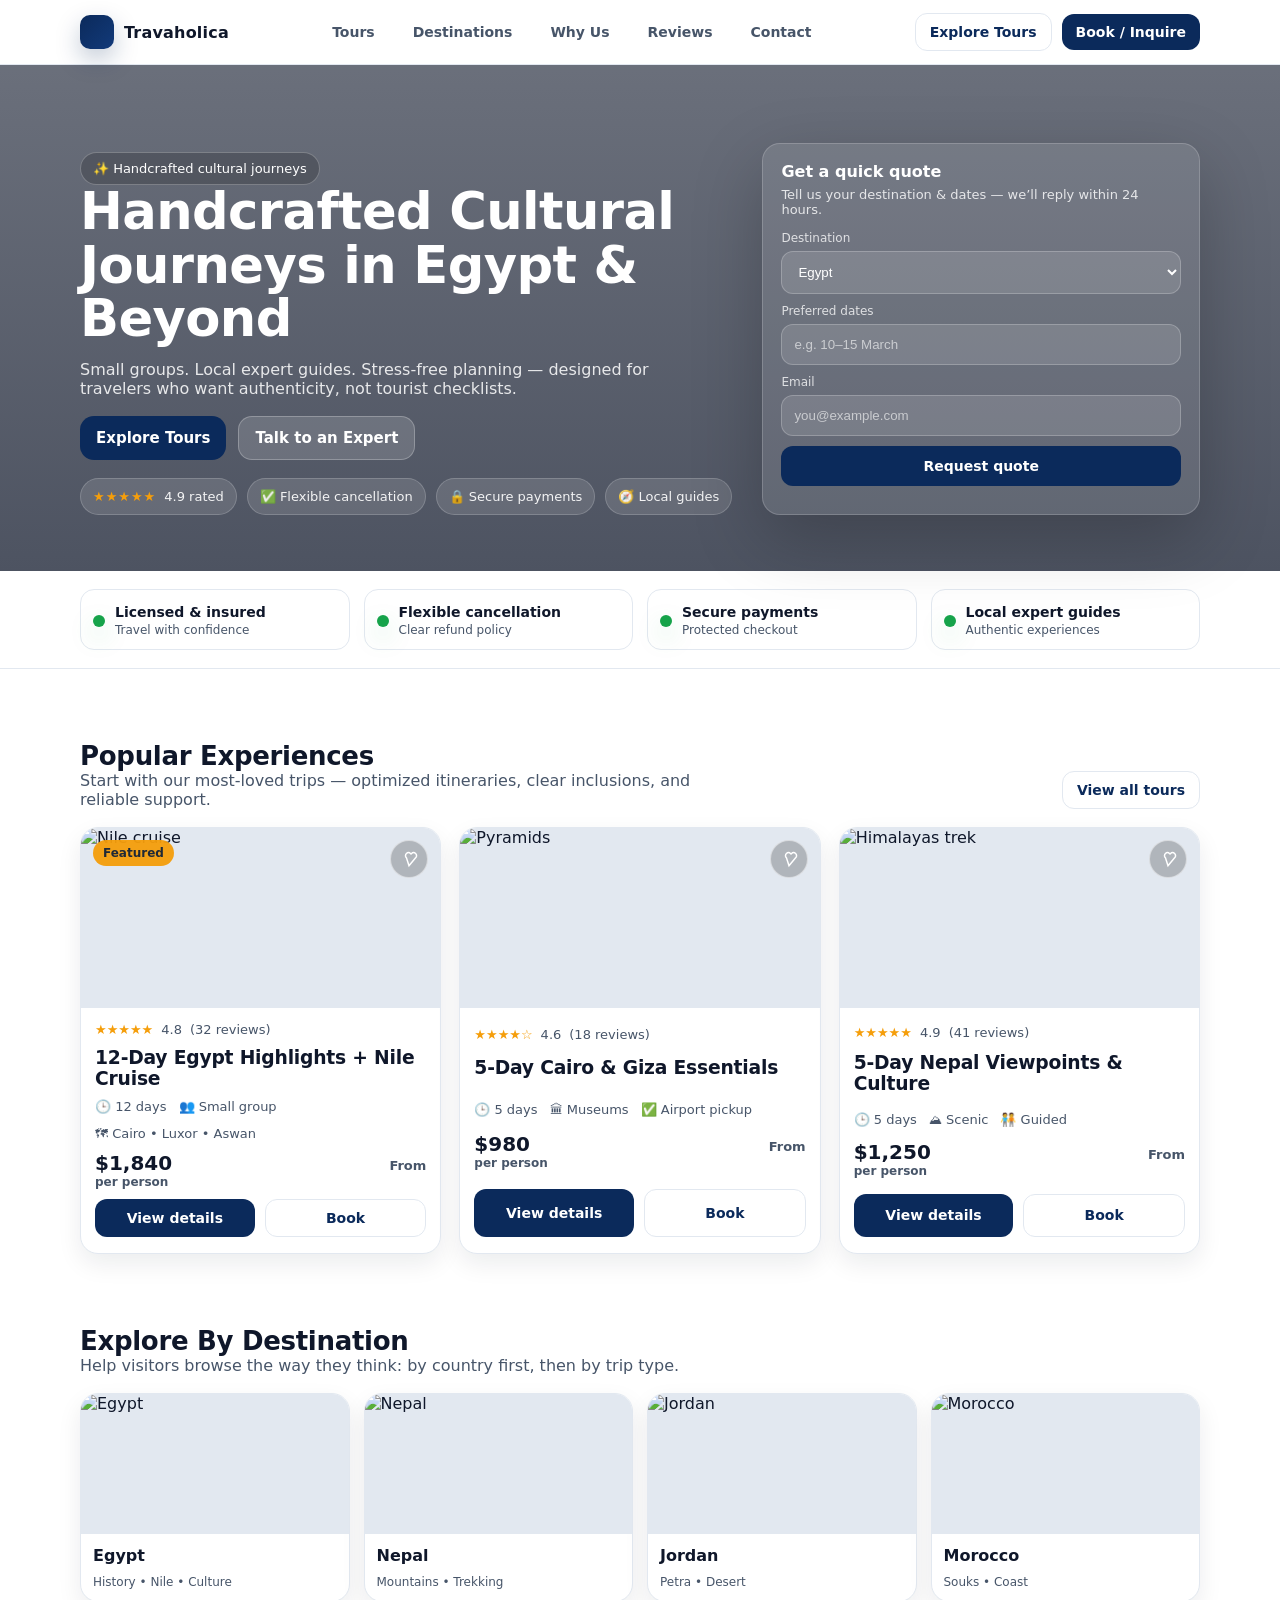
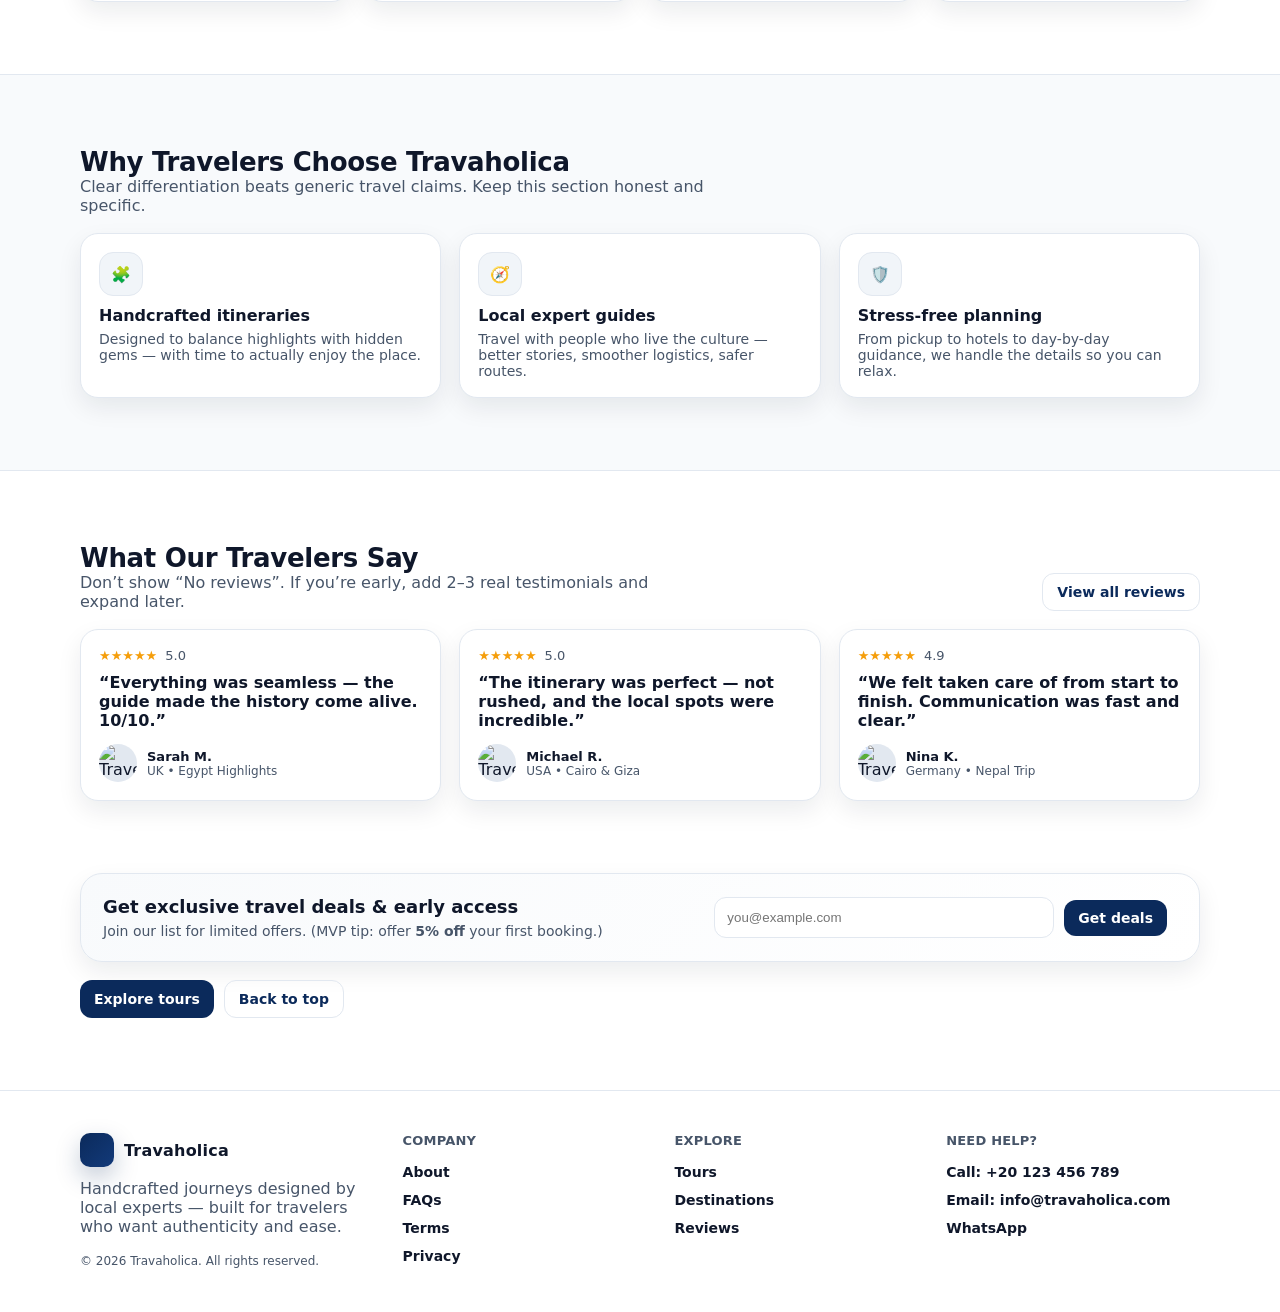
==== index.html @ 3dace243 "Initial commit: Travaholica MVP homepage Co-Authored-By: Claude Sonnet 4.6 <noreply@anthropic.com>" ====
<!doctype html>
<html lang="en">
<head>
  <meta charset="utf-8" />
  <meta name="viewport" content="width=device-width, initial-scale=1" />
  <title>Travaholica — MVP Homepage Demo</title>
  <meta name="description" content="Handcrafted cultural journeys in Egypt & beyond. Small groups. Local experts. Stress-free planning." />

  <style>
    :root{
      --bg: #ffffff;
      --text: #0f172a;      /* slate-900 */
      --muted: #475569;     /* slate-600 */
      --line: #e2e8f0;      /* slate-200 */
      --card: #ffffff;
      --shadow: 0 10px 25px rgba(15,23,42,.08);
      --radius: 18px;

      --primary: #0b2a5b;   /* deep navy */
      --primary-2:#123a7a;
      --accent: #f59e0b;    /* amber */
      --success:#16a34a;    /* green */
    }

    *{ box-sizing: border-box; }
    html,body{ margin:0; padding:0; font-family: system-ui, -apple-system, Segoe UI, Roboto, Arial, sans-serif; color:var(--text); background:var(--bg);}
    a{ color:inherit; text-decoration:none; }
    img{ max-width:100%; display:block; }
    button{ font-family: inherit; }

    /* Layout helpers */
    .container{ width: min(1120px, 92vw); margin: 0 auto; }
    .section{ padding: 72px 0; }
    .grid{ display:grid; gap: 18px; }
    .muted{ color: var(--muted); }
    .chip{ display:inline-flex; align-items:center; gap:8px; padding: 8px 12px; border:1px solid rgba(255,255,255,.25); background: rgba(0,0,0,.18); color:#fff; border-radius: 999px; font-size: 13px; }
    .sr{ position:absolute; width:1px; height:1px; padding:0; margin:-1px; overflow:hidden; clip:rect(0,0,0,0); white-space:nowrap; border-width:0; }

    /* Header */
    .header{
      position: sticky; top:0; z-index: 50;
      background: rgba(255,255,255,.86);
      backdrop-filter: blur(10px);
      border-bottom: 1px solid var(--line);
    }
    .nav{
      display:flex; align-items:center; justify-content:space-between;
      height: 64px;
    }
    .brand{ display:flex; align-items:center; gap:10px; font-weight:800; letter-spacing:.2px; }
    .logo{
      width: 34px; height:34px; border-radius: 10px;
      background: linear-gradient(135deg, var(--primary), var(--primary-2));
      box-shadow: 0 10px 25px rgba(11,42,91,.25);
    }
    .links{ display:flex; gap: 18px; align-items:center; }
    .links a{ font-size: 14px; color: var(--muted); font-weight: 600; padding: 8px 10px; border-radius: 10px; }
    .links a:hover{ background:#f1f5f9; color: var(--text); }

    .cta{
      display:flex; align-items:center; gap: 10px;
    }
    .btn{
      border: 0; cursor:pointer;
      border-radius: 12px;
      padding: 10px 14px;
      font-weight: 700;
      font-size: 14px;
      transition: transform .08s ease, background .2s ease;
      display:inline-flex; align-items:center; justify-content:center; gap:10px;
      white-space:nowrap;
    }
    .btn:active{ transform: translateY(1px); }
    .btn-primary{ background: var(--primary); color:#fff; }
    .btn-primary:hover{ background: var(--primary-2); }
    .btn-ghost{ background: transparent; color: var(--primary); border: 1px solid var(--line); }
    .btn-ghost:hover{ background:#f8fafc; }
    .burger{
      display:none; border:1px solid var(--line); background:#fff;
      padding:10px 12px; border-radius: 12px; cursor:pointer;
    }

    /* Mobile nav */
    .mobile-panel{ display:none; border-top:1px solid var(--line); background:#fff; }
    .mobile-panel .container{ padding: 14px 0; }
    .mobile-links{ display:grid; gap: 10px; }
    .mobile-links a{ padding: 12px 12px; border:1px solid var(--line); border-radius: 12px; font-weight: 700; color: var(--text); }
    .mobile-links a small{ display:block; font-weight: 600; color: var(--muted); margin-top: 3px; }

    /* Hero */
    .hero{
      position: relative;
      padding: 78px 0 56px;
      background:
        linear-gradient(180deg, rgba(15,23,42,.62), rgba(15,23,42,.74)),
        url("https://images.unsplash.com/photo-1526772662000-3f88f10405ff?auto=format&fit=crop&w=2400&q=80")
        center/cover no-repeat;
      color:#fff;
    }
    .hero .container{ position:relative; }
    .hero-grid{
      display:grid;
      grid-template-columns: 1.2fr .8fr;
      gap: 26px;
      align-items: end;
    }
    .hero h1{ margin:0; font-size: clamp(30px, 4vw, 52px); line-height:1.05; letter-spacing:-.6px; }
    .hero p{ margin: 14px 0 0; font-size: 16px; color: rgba(255,255,255,.86); max-width: 58ch;}
    .hero-actions{ margin-top: 18px; display:flex; gap: 12px; flex-wrap: wrap; }
    .hero-actions .btn{ padding: 12px 16px; border-radius: 14px; font-size: 15px;}
    .btn-secondary{ background: rgba(255,255,255,.14); color:#fff; border: 1px solid rgba(255,255,255,.25); }
    .btn-secondary:hover{ background: rgba(255,255,255,.22); }

    .hero-badges{ margin-top: 18px; display:flex; gap: 10px; flex-wrap: wrap;}
    .stars{ color: var(--accent); font-weight: 900; letter-spacing:1px; }
    .pill{
      display:inline-flex; align-items:center; gap:8px;
      padding: 10px 12px; border-radius: 999px;
      background: rgba(255,255,255,.12);
      border: 1px solid rgba(255,255,255,.18);
      font-size: 13px;
      color: rgba(255,255,255,.92);
    }

    /* Hero card */
    .hero-card{
      background: rgba(255,255,255,.10);
      border:1px solid rgba(255,255,255,.18);
      border-radius: var(--radius);
      padding: 18px;
      box-shadow: 0 24px 70px rgba(0,0,0,.22);
    }
    .hero-card h3{ margin:0 0 6px; font-size: 16px; }
    .hero-card p{ margin:0 0 14px; font-size: 13px; color: rgba(255,255,255,.82); }
    .hero-form{ display:grid; gap: 10px; }
    .field{
      display:grid; gap: 6px;
    }
    .field label{ font-size: 12px; color: rgba(255,255,255,.78); }
    .input{
      width:100%;
      padding: 12px 12px;
      border-radius: 12px;
      border: 1px solid rgba(255,255,255,.22);
      background: rgba(255,255,255,.12);
      color:#fff;
      outline: none;
    }
    .input::placeholder{ color: rgba(255,255,255,.6); }
    .hero-form .btn{ width:100%; padding: 12px 14px; border-radius: 12px;}

    /* Trust bar */
    .trust{
      padding: 18px 0;
      border-bottom: 1px solid var(--line);
      background:#fff;
    }
    .trust-row{
      display:grid;
      grid-template-columns: repeat(4, 1fr);
      gap: 14px;
      align-items:center;
    }
    .trust-item{
      display:flex; align-items:center; gap:10px;
      padding: 12px 12px;
      border: 1px solid var(--line);
      border-radius: 14px;
      background: #fff;
    }
    .dot{
      width: 12px; height:12px; border-radius:999px; background: var(--success);
      box-shadow: 0 10px 25px rgba(22,163,74,.25);
      flex: 0 0 auto;
    }
    .trust-item strong{ font-size: 14px; }
    .trust-item span{ display:block; font-size: 12px; color: var(--muted); margin-top:2px; }

    /* Sections */
    .section-title{
      display:flex; align-items:end; justify-content:space-between;
      gap: 16px;
      margin-bottom: 18px;
    }
    .section-title h2{ margin:0; font-size: 26px; letter-spacing:-.3px; }
    .section-title p{ margin:0; color: var(--muted); max-width: 62ch; }

    /* Tour cards */
    .tour-grid{ grid-template-columns: repeat(3, 1fr); }
    .card{
      background: var(--card);
      border:1px solid var(--line);
      border-radius: var(--radius);
      overflow:hidden;
      box-shadow: var(--shadow);
      display:flex; flex-direction:column;
      min-height: 100%;
    }
    .card-media{
      position:relative;
      height: 180px;
      background: #e2e8f0;
    }
    .card-media img{ width:100%; height:100%; object-fit:cover; }
    .tag{
      position:absolute; top: 12px; left: 12px;
      background: rgba(245,158,11,.95);
      color:#1f2937; font-weight: 900; font-size: 12px;
      padding: 6px 10px; border-radius: 999px;
    }
    .fav{
      position:absolute; top: 12px; right: 12px;
      width: 38px; height: 38px; border-radius: 999px;
      border: 1px solid rgba(255,255,255,.5);
      background: rgba(0,0,0,.22);
      display:grid; place-items:center;
      cursor:pointer;
    }
    .fav svg{ width: 18px; height:18px; }
    .card-body{ padding: 14px 14px 16px; display:grid; gap: 10px; flex:1; }
    .rating{ display:flex; align-items:center; gap: 8px; font-size: 13px; color: var(--muted); }
    .rating .stars{ font-size: 13px; letter-spacing:0; }
    .card-title{ font-weight: 900; letter-spacing:-.2px; margin:0; }
    .meta{ display:flex; gap: 12px; flex-wrap: wrap; color: var(--muted); font-size: 13px; }
    .meta span{ display:inline-flex; gap:6px; align-items:center; }
    .price-row{ display:flex; align-items: baseline; justify-content:space-between; gap: 10px; }
    .price{ font-size: 20px; font-weight: 900; color: var(--text); }
    .per{ font-size: 12px; color: var(--muted); font-weight: 700; }
    .card-actions{ display:flex; gap: 10px; }
    .card-actions .btn{ flex:1; }

    /* Why section */
    .why-grid{ grid-template-columns: repeat(3, 1fr); }
    .why{
      padding: 18px;
      border:1px solid var(--line);
      border-radius: var(--radius);
      background:#fff;
      box-shadow: var(--shadow);
    }
    .why h3{ margin: 10px 0 6px; font-size: 16px; }
    .why p{ margin:0; color: var(--muted); font-size: 14px; }
    .icon{
      width: 44px; height: 44px; border-radius: 14px;
      display:grid; place-items:center;
      background: #f1f5f9;
      border: 1px solid var(--line);
    }

    /* Testimonials */
    .test-grid{ grid-template-columns: repeat(3, 1fr); }
    .quote{
      padding: 18px;
      border:1px solid var(--line);
      border-radius: var(--radius);
      background:#fff;
      box-shadow: var(--shadow);
      display:grid; gap: 10px;
    }
    .quote p{ margin:0; color: var(--text); font-weight: 650; }
    .who{ display:flex; align-items:center; gap: 10px; margin-top: 4px; }
    .avatar{ width: 38px; height:38px; border-radius:999px; background:#e2e8f0; overflow:hidden; }
    .avatar img{ width:100%; height:100%; object-fit:cover; }
    .who strong{ display:block; font-size: 13px; }
    .who span{ display:block; font-size: 12px; color: var(--muted); }

    /* Email capture */
    .cta-box{
      border-radius: 22px;
      border:1px solid var(--line);
      background: linear-gradient(135deg, #f8fafc, #ffffff);
      box-shadow: var(--shadow);
      padding: 22px;
      display:flex; align-items:center; justify-content:space-between; gap: 16px;
    }
    .cta-box h3{ margin:0; font-size: 18px; }
    .cta-box p{ margin:6px 0 0; color: var(--muted); font-size: 14px; }
    .email-form{ display:flex; gap: 10px; align-items:center; flex-wrap:wrap; justify-content:flex-end; }
    .email-form input{
      padding: 12px 12px;
      border-radius: 12px;
      border: 1px solid var(--line);
      min-width: min(340px, 70vw);
      outline:none;
    }

    /* Footer */
    footer{
      border-top: 1px solid var(--line);
      padding: 42px 0;
      background:#fff;
    }
    .footer-grid{
      display:grid;
      grid-template-columns: 1.2fr 1fr 1fr 1fr;
      gap: 18px;
    }
    .footer-grid h4{ margin:0 0 10px; font-size: 13px; letter-spacing:.2px; text-transform: uppercase; color: var(--muted); }
    .footer-grid a{ display:block; padding: 6px 0; color: var(--text); font-weight: 650; font-size: 14px;}
    .footer-grid a:hover{ text-decoration: underline; }
    .fineprint{ margin-top: 18px; color: var(--muted); font-size: 12px; }

    /* Responsive */
    @media (max-width: 980px){
      .hero-grid{ grid-template-columns: 1fr; align-items: start; }
      .trust-row{ grid-template-columns: repeat(2, 1fr); }
      .tour-grid{ grid-template-columns: repeat(2, 1fr); }
      .why-grid{ grid-template-columns: 1fr; }
      .test-grid{ grid-template-columns: 1fr; }
      .footer-grid{ grid-template-columns: 1fr 1fr; }
    }
    @media (max-width: 720px){
      .links, .cta{ display:none; }
      .burger{ display:inline-flex; }
      .tour-grid{ grid-template-columns: 1fr; }
      .trust-row{ grid-template-columns: 1fr; }
      .section{ padding: 56px 0; }
      .cta-box{ flex-direction: column; align-items: flex-start; }
      .email-form{ width:100%; justify-content:flex-start; }
      .email-form input{ min-width: 100%; }
      .hero{ padding: 64px 0 42px; }
    }
  </style>
</head>

<body>
  <!-- Header -->
  <header class="header">
    <div class="container nav">
      <a href="#" class="brand" aria-label="Travaholica Home">
        <span class="logo" aria-hidden="true"></span>
        <span>Travaholica</span>
      </a>

      <nav class="links" aria-label="Primary navigation">
        <a href="#tours">Tours</a>
        <a href="#destinations">Destinations</a>
        <a href="#why">Why Us</a>
        <a href="#reviews">Reviews</a>
        <a href="#contact">Contact</a>
      </nav>

      <div class="cta">
        <a class="btn btn-ghost" href="#tours">Explore Tours</a>
        <a class="btn btn-primary" href="#contact">Book / Inquire</a>
      </div>

      <button class="burger" id="burger" aria-expanded="false" aria-controls="mobilePanel">
        ☰ <span class="sr">Menu</span>
      </button>
    </div>

    <div class="mobile-panel" id="mobilePanel">
      <div class="container">
        <div class="mobile-links">
          <a href="#tours">Tours <small>Browse upcoming experiences</small></a>
          <a href="#destinations">Destinations <small>Explore by country</small></a>
          <a href="#why">Why Us <small>What makes us different</small></a>
          <a href="#reviews">Reviews <small>Traveler stories</small></a>
          <a href="#contact">Book / Inquire <small>Talk to a travel expert</small></a>
        </div>
      </div>
    </div>
  </header>

  <!-- Hero -->
  <section class="hero" id="top">
    <div class="container hero-grid">
      <div>
        <div class="chip">✨ Handcrafted cultural journeys</div>
        <h1>Handcrafted Cultural Journeys in Egypt &amp; Beyond</h1>
        <p>
          Small groups. Local expert guides. Stress-free planning — designed for travelers who want authenticity,
          not tourist checklists.
        </p>

        <div class="hero-actions">
          <a class="btn btn-primary" href="#tours">Explore Tours</a>
          <a class="btn btn-secondary" href="#contact">Talk to an Expert</a>
        </div>

        <div class="hero-badges">
          <span class="pill"><span class="stars">★★★★★</span> 4.9 rated</span>
          <span class="pill">✅ Flexible cancellation</span>
          <span class="pill">🔒 Secure payments</span>
          <span class="pill">🧭 Local guides</span>
        </div>
      </div>

      <!-- Quick inquiry (MVP-friendly) -->
      <aside class="hero-card" aria-label="Quick inquiry form">
        <h3>Get a quick quote</h3>
        <p>Tell us your destination & dates — we’ll reply within 24 hours.</p>
        <form class="hero-form" id="quoteForm">
          <div class="field">
            <label for="dest">Destination</label>
            <select id="dest" class="input">
              <option>Egypt</option>
              <option>Nepal</option>
              <option>Jordan</option>
              <option>Morocco</option>
            </select>
          </div>
          <div class="field">
            <label for="dates">Preferred dates</label>
            <input id="dates" class="input" placeholder="e.g. 10–15 March" />
          </div>
          <div class="field">
            <label for="email">Email</label>
            <input id="email" type="email" class="input" placeholder="you@example.com" required />
          </div>
          <button class="btn btn-primary" type="submit">Request quote</button>
          <div id="quoteMsg" class="muted" style="font-size:12px;"></div>
        </form>
      </aside>
    </div>
  </section>

  <!-- Trust bar -->
  <section class="trust">
    <div class="container trust-row">
      <div class="trust-item">
        <span class="dot"></span>
        <div><strong>Licensed &amp; insured</strong><span>Travel with confidence</span></div>
      </div>
      <div class="trust-item">
        <span class="dot"></span>
        <div><strong>Flexible cancellation</strong><span>Clear refund policy</span></div>
      </div>
      <div class="trust-item">
        <span class="dot"></span>
        <div><strong>Secure payments</strong><span>Protected checkout</span></div>
      </div>
      <div class="trust-item">
        <span class="dot"></span>
        <div><strong>Local expert guides</strong><span>Authentic experiences</span></div>
      </div>
    </div>
  </section>

  <!-- Featured tours -->
  <section class="section" id="tours">
    <div class="container">
      <div class="section-title">
        <div>
          <h2>Popular Experiences</h2>
          <p>Start with our most-loved trips — optimized itineraries, clear inclusions, and reliable support.</p>
        </div>
        <a class="btn btn-ghost" href="#" title="Replace with /tours in WordPress">View all tours</a>
      </div>

      <div class="grid tour-grid">
        <!-- Card 1 -->
        <article class="card">
          <div class="card-media">
            <img alt="Nile cruise" src="https://images.unsplash.com/photo-1582582621959-48d27397dc4c?auto=format&fit=crop&w=1400&q=80">
            <span class="tag">Featured</span>
            <button class="fav" aria-label="Add to wishlist">
              <svg viewBox="0 0 24 24" fill="none" stroke="white" stroke-width="2">
                <path d="M20.8 4.6c-1.5-1.4-3.9-1.4-5.4 0l-.7.7-.7-.7c-1.5-1.4-3.9-1.4-5.4 0-1.7 1.6-1.7 4.2 0 5.8L12 21l8.8-10.6c1.7-1.6 1.7-4.2 0-5.8z"/>
              </svg>
            </button>
          </div>
          <div class="card-body">
            <div class="rating"><span class="stars">★★★★★</span> 4.8 <span class="muted">(32 reviews)</span></div>
            <h3 class="card-title">12-Day Egypt Highlights + Nile Cruise</h3>
            <div class="meta">
              <span>🕒 12 days</span>
              <span>👥 Small group</span>
              <span>🗺 Cairo • Luxor • Aswan</span>
            </div>
            <div class="price-row">
              <div>
                <div class="price">$1,840</div>
                <div class="per">per person</div>
              </div>
              <span class="muted" style="font-weight:700; font-size:13px;">From</span>
            </div>
            <div class="card-actions">
              <a class="btn btn-primary" href="#contact">View details</a>
              <a class="btn btn-ghost" href="#contact">Book</a>
            </div>
          </div>
        </article>

        <!-- Card 2 -->
        <article class="card">
          <div class="card-media">
            <img alt="Pyramids" src="https://images.unsplash.com/photo-1544986581-efac024faf62?auto=format&fit=crop&w=1400&q=80">
            <button class="fav" aria-label="Add to wishlist">
              <svg viewBox="0 0 24 24" fill="none" stroke="white" stroke-width="2">
                <path d="M20.8 4.6c-1.5-1.4-3.9-1.4-5.4 0l-.7.7-.7-.7c-1.5-1.4-3.9-1.4-5.4 0-1.7 1.6-1.7 4.2 0 5.8L12 21l8.8-10.6c1.7-1.6 1.7-4.2 0-5.8z"/>
              </svg>
            </button>
          </div>
          <div class="card-body">
            <div class="rating"><span class="stars">★★★★☆</span> 4.6 <span class="muted">(18 reviews)</span></div>
            <h3 class="card-title">5-Day Cairo &amp; Giza Essentials</h3>
            <div class="meta">
              <span>🕒 5 days</span>
              <span>🏛 Museums</span>
              <span>✅ Airport pickup</span>
            </div>
            <div class="price-row">
              <div>
                <div class="price">$980</div>
                <div class="per">per person</div>
              </div>
              <span class="muted" style="font-weight:700; font-size:13px;">From</span>
            </div>
            <div class="card-actions">
              <a class="btn btn-primary" href="#contact">View details</a>
              <a class="btn btn-ghost" href="#contact">Book</a>
            </div>
          </div>
        </article>

        <!-- Card 3 -->
        <article class="card">
          <div class="card-media">
            <img alt="Himalayas trek" src="https://images.unsplash.com/photo-1544735716-6d594f2b36c6?auto=format&fit=crop&w=1400&q=80">
            <button class="fav" aria-label="Add to wishlist">
              <svg viewBox="0 0 24 24" fill="none" stroke="white" stroke-width="2">
                <path d="M20.8 4.6c-1.5-1.4-3.9-1.4-5.4 0l-.7.7-.7-.7c-1.5-1.4-3.9-1.4-5.4 0-1.7 1.6-1.7 4.2 0 5.8L12 21l8.8-10.6c1.7-1.6 1.7-4.2 0-5.8z"/>
              </svg>
            </button>
          </div>
          <div class="card-body">
            <div class="rating"><span class="stars">★★★★★</span> 4.9 <span class="muted">(41 reviews)</span></div>
            <h3 class="card-title">5-Day Nepal Viewpoints &amp; Culture</h3>
            <div class="meta">
              <span>🕒 5 days</span>
              <span>⛰ Scenic</span>
              <span>🧑‍🤝‍🧑 Guided</span>
            </div>
            <div class="price-row">
              <div>
                <div class="price">$1,250</div>
                <div class="per">per person</div>
              </div>
              <span class="muted" style="font-weight:700; font-size:13px;">From</span>
            </div>
            <div class="card-actions">
              <a class="btn btn-primary" href="#contact">View details</a>
              <a class="btn btn-ghost" href="#contact">Book</a>
            </div>
          </div>
        </article>
      </div>
    </div>
  </section>

  <!-- Destinations (simple MVP grid) -->
  <section class="section" id="destinations" style="padding-top:0;">
    <div class="container">
      <div class="section-title">
        <div>
          <h2>Explore By Destination</h2>
          <p>Help visitors browse the way they think: by country first, then by trip type.</p>
        </div>
      </div>

      <div class="grid" style="grid-template-columns: repeat(4, 1fr); gap: 14px;">
        <a class="card" href="#" style="min-height: 140px;">
          <div class="card-media" style="height: 140px;">
            <img alt="Egypt" src="https://images.unsplash.com/photo-1539768942893-daf53e448371?auto=format&fit=crop&w=1400&q=80">
          </div>
          <div class="card-body" style="padding: 12px;">
            <strong>Egypt</strong>
            <span class="muted" style="font-size:12px;">History • Nile • Culture</span>
          </div>
        </a>
        <a class="card" href="#" style="min-height: 140px;">
          <div class="card-media" style="height: 140px;">
            <img alt="Nepal" src="https://images.unsplash.com/photo-1521295121783-8a321d551ad2?auto=format&fit=crop&w=1400&q=80">
          </div>
          <div class="card-body" style="padding: 12px;">
            <strong>Nepal</strong>
            <span class="muted" style="font-size:12px;">Mountains • Trekking</span>
          </div>
        </a>
        <a class="card" href="#" style="min-height: 140px;">
          <div class="card-media" style="height: 140px;">
            <img alt="Jordan" src="https://images.unsplash.com/photo-1512453979798-5ea266f8880c?auto=format&fit=crop&w=1400&q=80">
          </div>
          <div class="card-body" style="padding: 12px;">
            <strong>Jordan</strong>
            <span class="muted" style="font-size:12px;">Petra • Desert</span>
          </div>
        </a>
        <a class="card" href="#" style="min-height: 140px;">
          <div class="card-media" style="height: 140px;">
            <img alt="Morocco" src="https://images.unsplash.com/photo-1524492412937-b28074a5d7da?auto=format&fit=crop&w=1400&q=80">
          </div>
          <div class="card-body" style="padding: 12px;">
            <strong>Morocco</strong>
            <span class="muted" style="font-size:12px;">Souks • Coast</span>
          </div>
        </a>
      </div>
      <style>
        @media (max-width: 980px){
          #destinations .grid{ grid-template-columns: repeat(2,1fr) !important; }
        }
        @media (max-width: 720px){
          #destinations .grid{ grid-template-columns: 1fr !important; }
        }
      </style>
    </div>
  </section>

  <!-- Why Us -->
  <section class="section" id="why" style="background:#f8fafc; border-top: 1px solid var(--line); border-bottom: 1px solid var(--line);">
    <div class="container">
      <div class="section-title">
        <div>
          <h2>Why Travelers Choose Travaholica</h2>
          <p>Clear differentiation beats generic travel claims. Keep this section honest and specific.</p>
        </div>
      </div>

      <div class="grid why-grid">
        <div class="why">
          <div class="icon">🧩</div>
          <h3>Handcrafted itineraries</h3>
          <p>Designed to balance highlights with hidden gems — with time to actually enjoy the place.</p>
        </div>
        <div class="why">
          <div class="icon">🧭</div>
          <h3>Local expert guides</h3>
          <p>Travel with people who live the culture — better stories, smoother logistics, safer routes.</p>
        </div>
        <div class="why">
          <div class="icon">🛡️</div>
          <h3>Stress-free planning</h3>
          <p>From pickup to hotels to day-by-day guidance, we handle the details so you can relax.</p>
        </div>
      </div>
    </div>
  </section>

  <!-- Testimonials -->
  <section class="section" id="reviews">
    <div class="container">
      <div class="section-title">
        <div>
          <h2>What Our Travelers Say</h2>
          <p>Don’t show “No reviews”. If you’re early, add 2–3 real testimonials and expand later.</p>
        </div>
        <a class="btn btn-ghost" href="#" title="Link to Google/Tripadvisor reviews">View all reviews</a>
      </div>

      <div class="grid test-grid">
        <div class="quote">
          <div class="rating"><span class="stars">★★★★★</span> 5.0</div>
          <p>“Everything was seamless — the guide made the history come alive. 10/10.”</p>
          <div class="who">
            <div class="avatar"><img alt="Traveler avatar" src="https://i.pravatar.cc/80?img=12"></div>
            <div>
              <strong>Sarah M.</strong>
              <span>UK • Egypt Highlights</span>
            </div>
          </div>
        </div>

        <div class="quote">
          <div class="rating"><span class="stars">★★★★★</span> 5.0</div>
          <p>“The itinerary was perfect — not rushed, and the local spots were incredible.”</p>
          <div class="who">
            <div class="avatar"><img alt="Traveler avatar" src="https://i.pravatar.cc/80?img=47"></div>
            <div>
              <strong>Michael R.</strong>
              <span>USA • Cairo & Giza</span>
            </div>
          </div>
        </div>

        <div class="quote">
          <div class="rating"><span class="stars">★★★★★</span> 4.9</div>
          <p>“We felt taken care of from start to finish. Communication was fast and clear.”</p>
          <div class="who">
            <div class="avatar"><img alt="Traveler avatar" src="https://i.pravatar.cc/80?img=7"></div>
            <div>
              <strong>Nina K.</strong>
              <span>Germany • Nepal Trip</span>
            </div>
          </div>
        </div>
      </div>
    </div>
  </section>

  <!-- Email capture + final CTA -->
  <section class="section" id="contact" style="padding-top:0;">
    <div class="container">
      <div class="cta-box">
        <div>
          <h3>Get exclusive travel deals & early access</h3>
          <p>Join our list for limited offers. (MVP tip: offer <strong>5% off</strong> your first booking.)</p>
        </div>
        <form class="email-form" id="emailForm">
          <label class="sr" for="newsletter">Email</label>
          <input id="newsletter" type="email" placeholder="you@example.com" required />
          <button class="btn btn-primary" type="submit">Get deals</button>
          <span id="emailMsg" class="muted" style="font-size:12px;"></span>
        </form>
      </div>

      <div style="margin-top: 18px; display:flex; gap: 10px; flex-wrap: wrap;">
        <a class="btn btn-primary" href="#tours">Explore tours</a>
        <a class="btn btn-ghost" href="#top">Back to top</a>
      </div>
    </div>
  </section>

  <!-- Footer -->
  <footer>
    <div class="container footer-grid">
      <div>
        <div class="brand" style="margin-bottom: 12px;">
          <span class="logo" aria-hidden="true"></span>
          <span>Travaholica</span>
        </div>
        <p class="muted" style="margin:0; max-width: 44ch;">
          Handcrafted journeys designed by local experts — built for travelers who want authenticity and ease.
        </p>
        <div class="fineprint">© <span id="year"></span> Travaholica. All rights reserved.</div>
      </div>

      <div>
        <h4>Company</h4>
        <a href="#">About</a>
        <a href="#">FAQs</a>
        <a href="#">Terms</a>
        <a href="#">Privacy</a>
      </div>

      <div>
        <h4>Explore</h4>
        <a href="#tours">Tours</a>
        <a href="#destinations">Destinations</a>
        <a href="#reviews">Reviews</a>
      </div>

      <div>
        <h4>Need help?</h4>
        <a href="tel:+20123456789">Call: +20 123 456 789</a>
        <a href="mailto:info@travaholica.com">Email: info@travaholica.com</a>
        <a href="#">WhatsApp</a>
      </div>
    </div>
  </footer>

  <script>
    // Mobile menu toggle
    const burger = document.getElementById('burger');
    const panel = document.getElementById('mobilePanel');

    burger?.addEventListener('click', () => {
      const open = panel.style.display === 'block';
      panel.style.display = open ? 'none' : 'block';
      burger.setAttribute('aria-expanded', String(!open));
    });

    // Fake form submissions (demo behavior)
    const quoteForm = document.getElementById('quoteForm');
    const quoteMsg = document.getElementById('quoteMsg');

    quoteForm?.addEventListener('submit', (e) => {
      e.preventDefault();
      quoteMsg.textContent = "Thanks! We'll email you within 24 hours.";
      quoteForm.reset();
    });

    const emailForm = document.getElementById('emailForm');
    const emailMsg = document.getElementById('emailMsg');

    emailForm?.addEventListener('submit', (e) => {
      e.preventDefault();
      emailMsg.textContent = "You're in! Check your inbox soon.";
      emailForm.reset();
    });

    document.getElementById('year').textContent = new Date().getFullYear();
  </script>
</body>
</html>
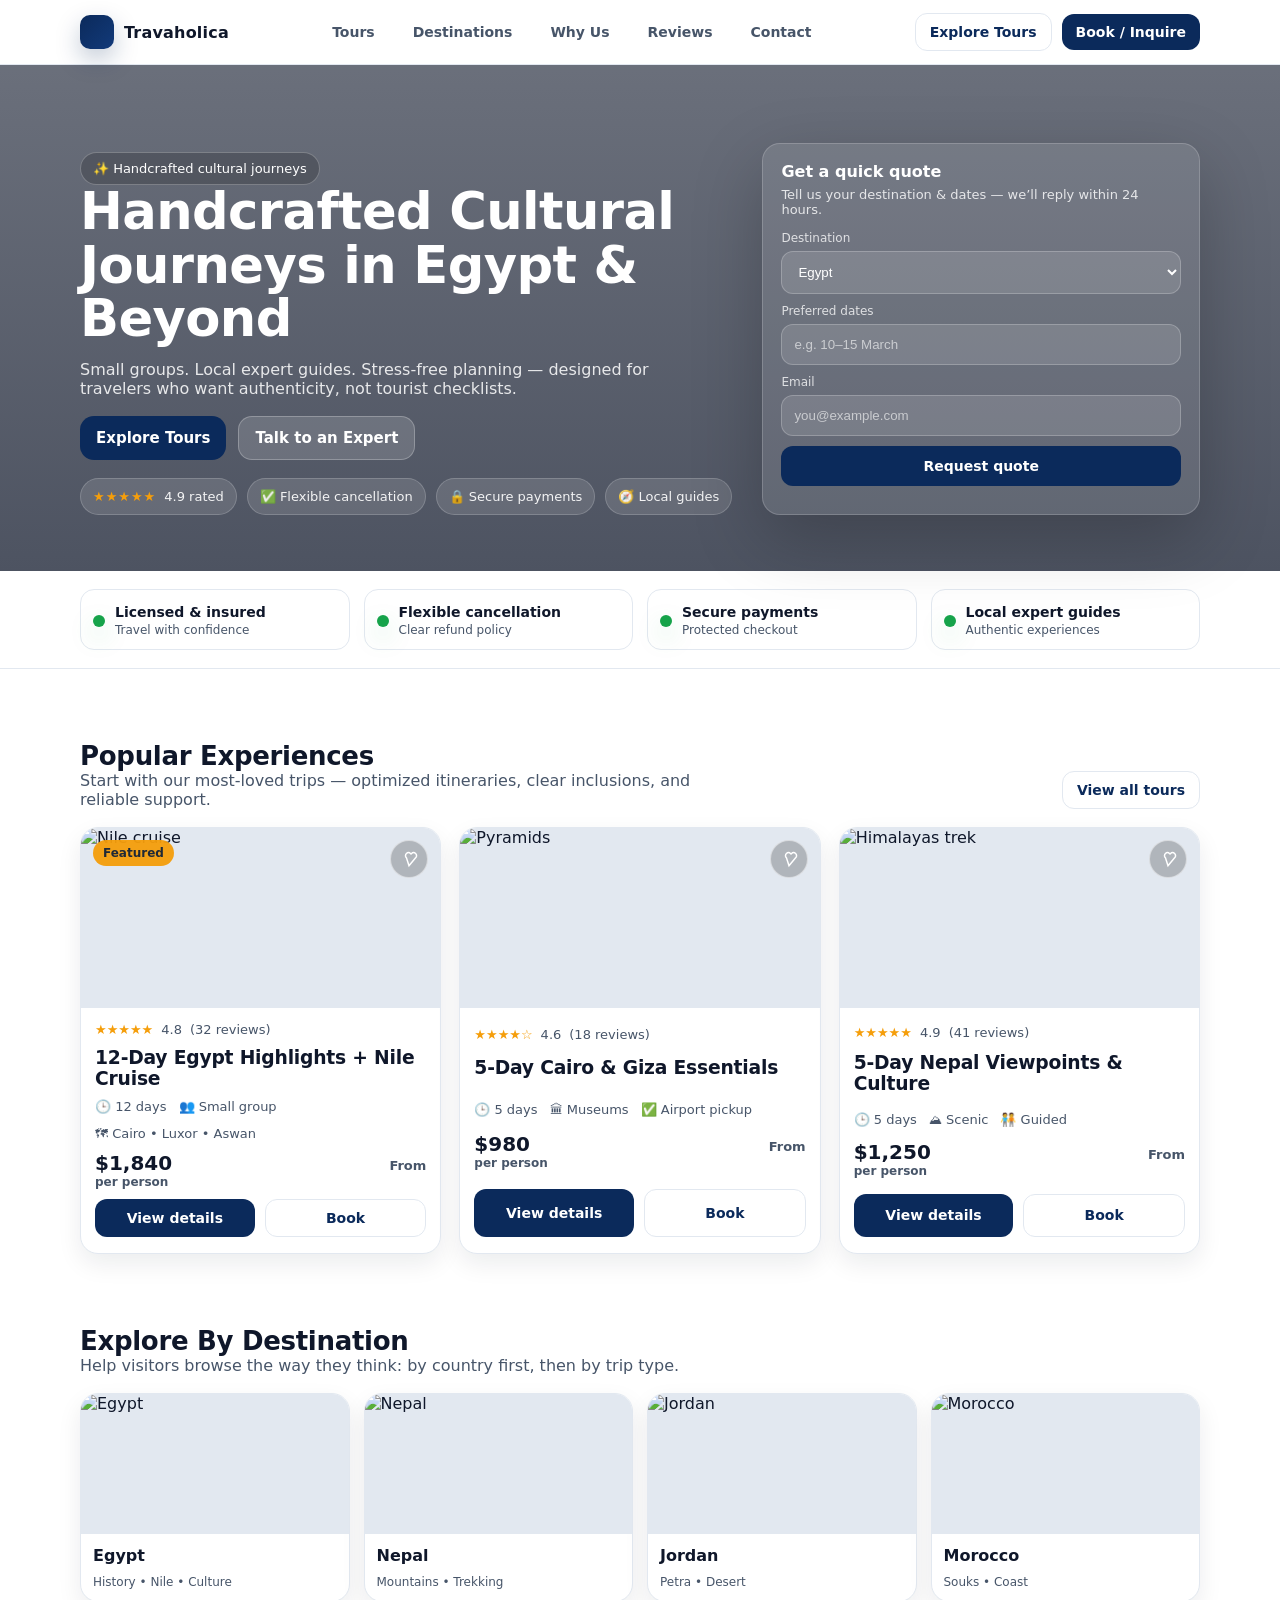
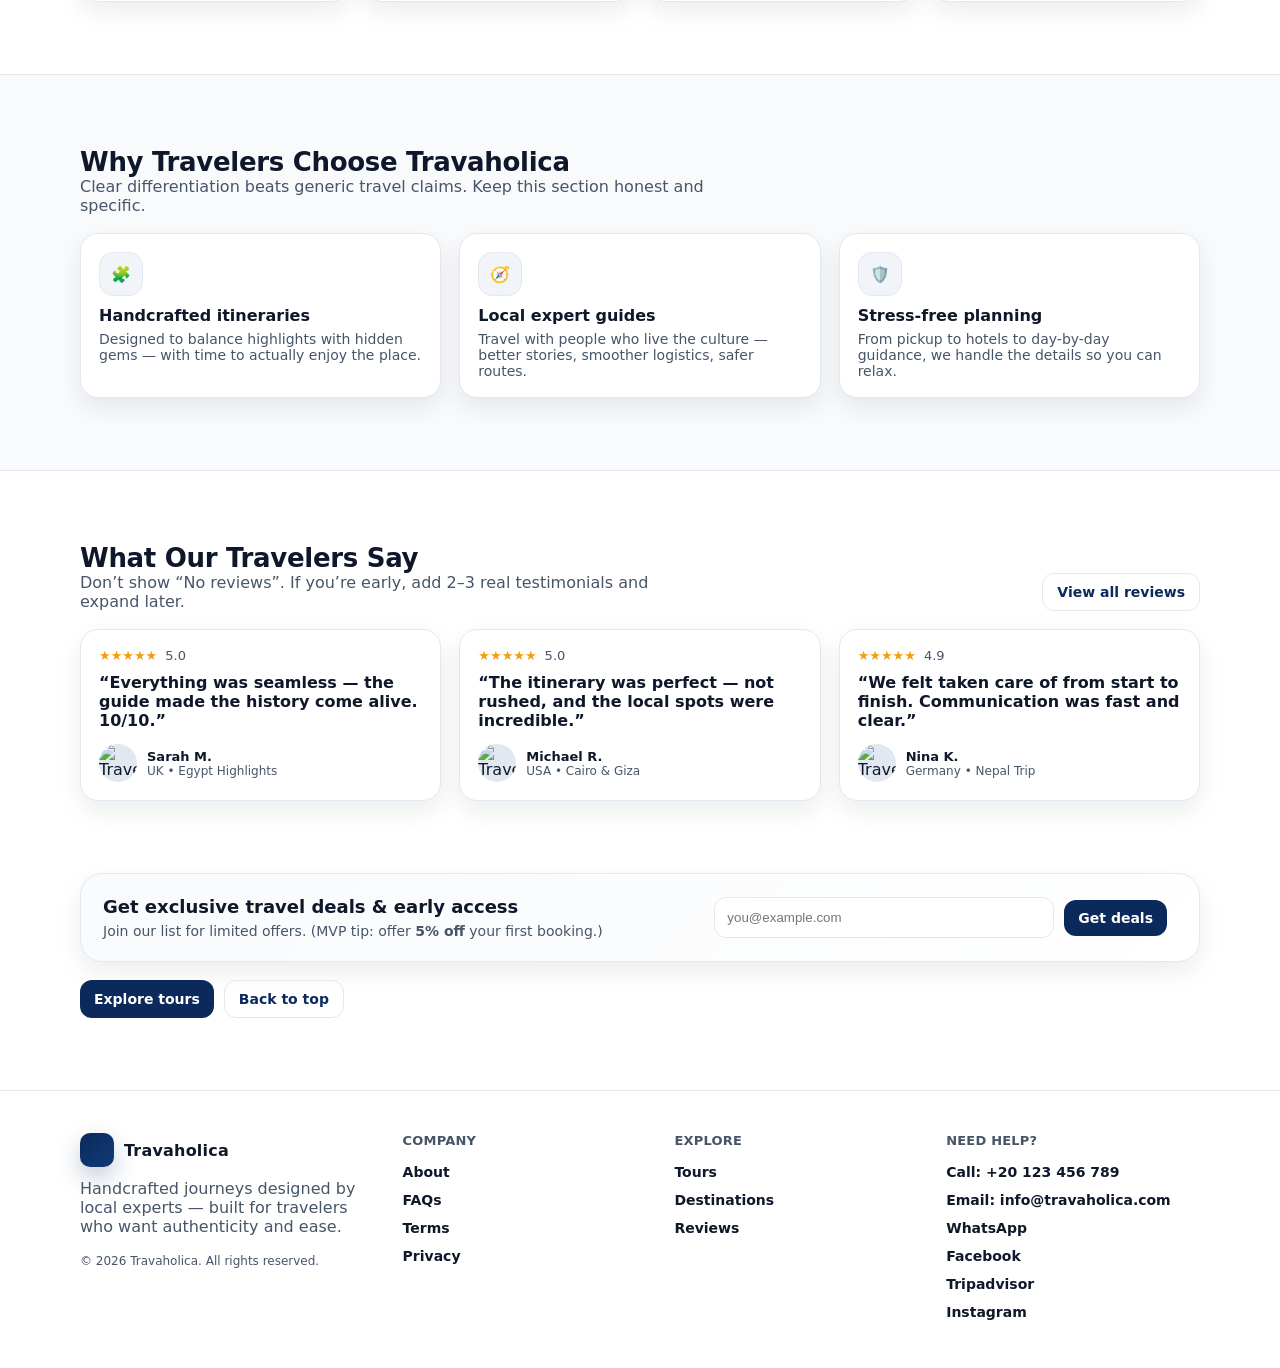
==== commit bd1f2b14: "Add social links across templates and update memory" ====
--- a/index.html
+++ b/index.html
@@ -747,6 +747,9 @@
         <a href="tel:+20123456789">Call: +20 123 456 789</a>
         <a href="mailto:info@travaholica.com">Email: info@travaholica.com</a>
         <a href="#">WhatsApp</a>
+        <a href="https://web.facebook.com/people/Travaholica/100063499302538" target="_blank" rel="noopener noreferrer">Facebook</a>
+        <a href="https://www.tripadvisor.com/Attraction_Review-g946992-d27494028-Reviews-Travaholica-Schoneiche_Brandenburg.html" target="_blank" rel="noopener noreferrer">Tripadvisor</a>
+        <a href="https://www.instagram.com/travaholica" target="_blank" rel="noopener noreferrer">Instagram</a>
       </div>
     </div>
   </footer>
@@ -784,4 +787,4 @@
     document.getElementById('year').textContent = new Date().getFullYear();
   </script>
 </body>
-</html>+</html>
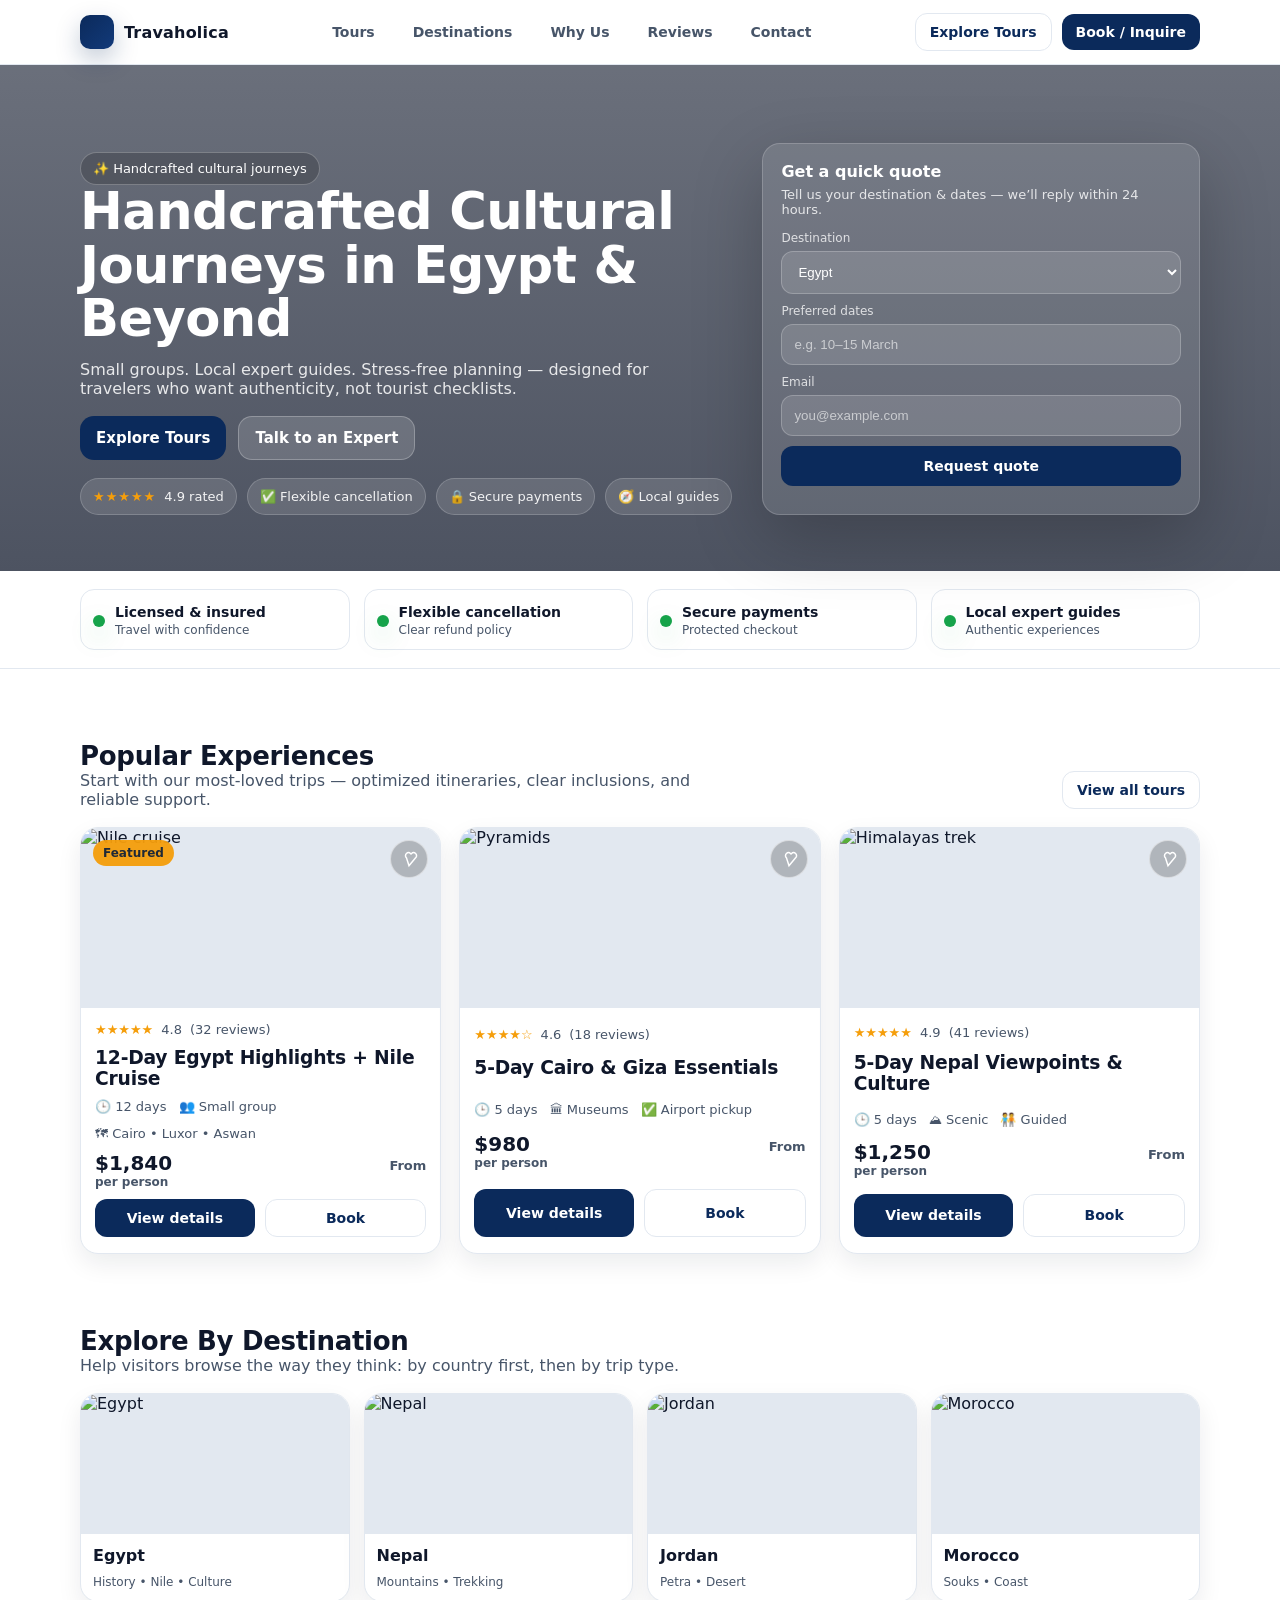
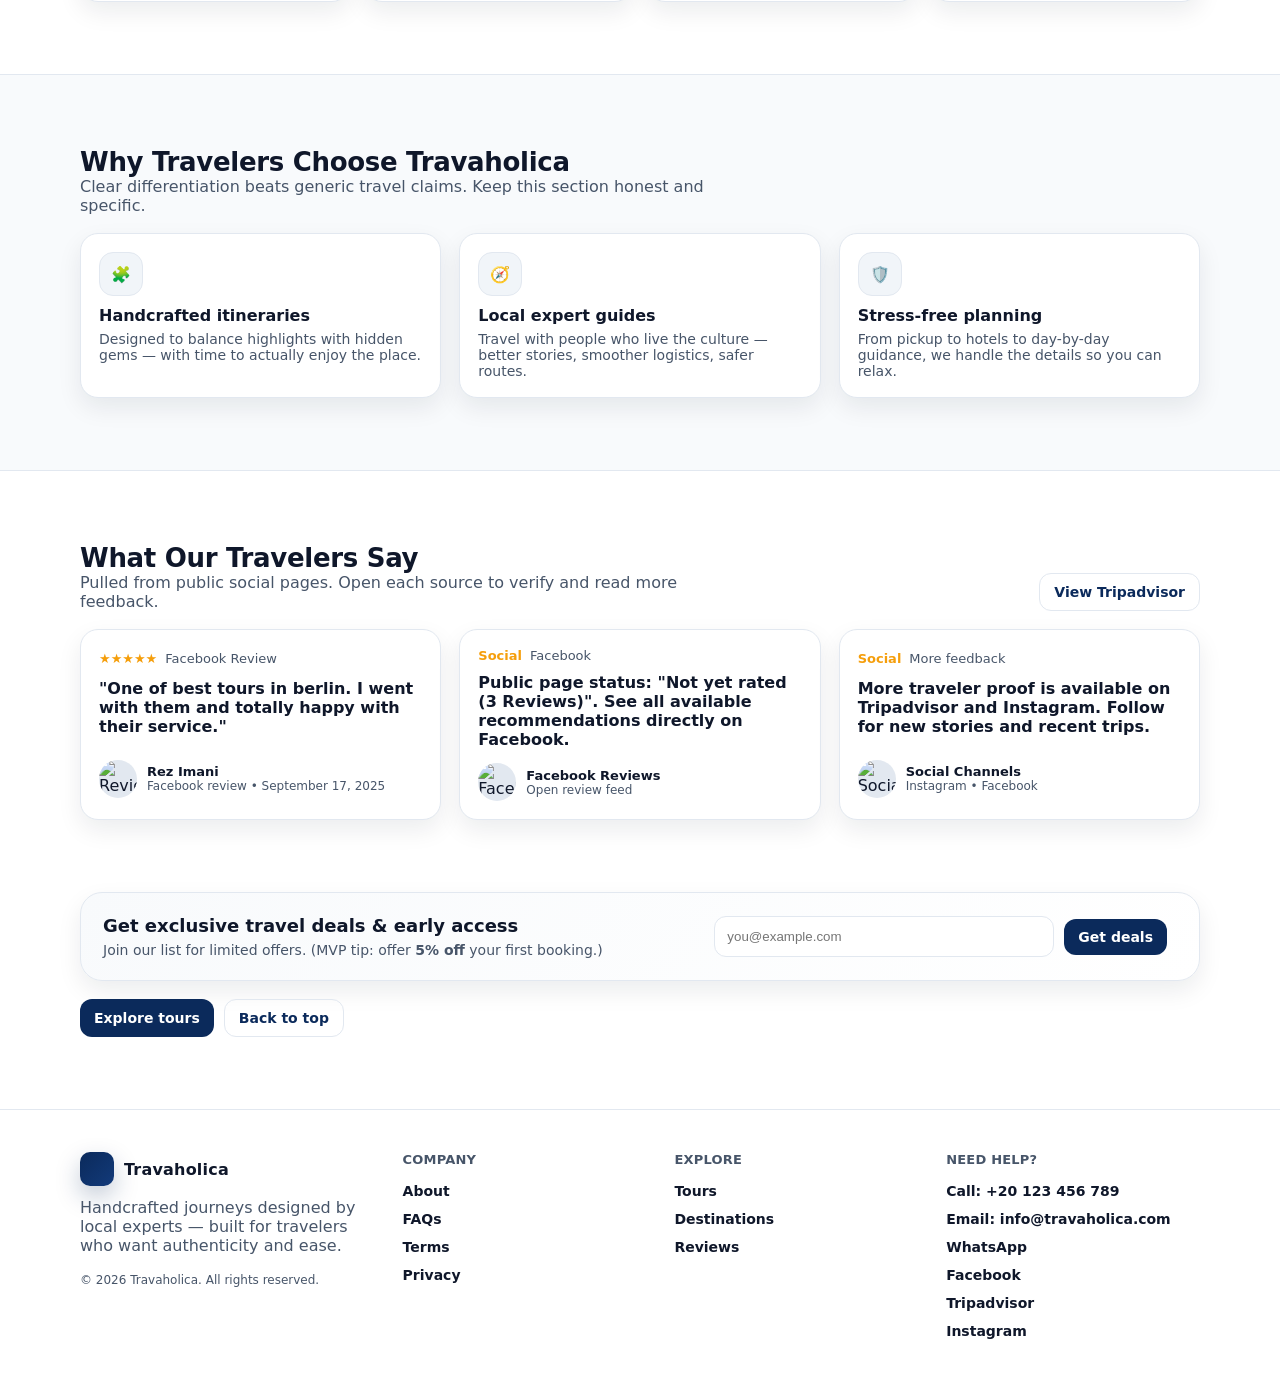
==== commit 52470916: "Add social reviews API and dynamic testimonials" ====
--- a/index.html
+++ b/index.html
@@ -645,44 +645,44 @@
       <div class="section-title">
         <div>
           <h2>What Our Travelers Say</h2>
-          <p>Don’t show “No reviews”. If you’re early, add 2–3 real testimonials and expand later.</p>
-        </div>
-        <a class="btn btn-ghost" href="#" title="Link to Google/Tripadvisor reviews">View all reviews</a>
-      </div>
-
-      <div class="grid test-grid">
+          <p>Pulled from public social pages. Open each source to verify and read more feedback.</p>
+        </div>
+        <a class="btn btn-ghost" href="https://www.tripadvisor.com/Attraction_Review-g946992-d27494028-Reviews-Travaholica-Schoneiche_Brandenburg.html" target="_blank" rel="noopener noreferrer" title="Open Tripadvisor reviews">View Tripadvisor</a>
+      </div>
+
+      <div class="grid test-grid" id="reviewsGrid">
         <div class="quote">
-          <div class="rating"><span class="stars">★★★★★</span> 5.0</div>
-          <p>“Everything was seamless — the guide made the history come alive. 10/10.”</p>
+          <div class="rating"><span class="stars">★★★★★</span> Facebook Review</div>
+          <p>"One of best tours in berlin. I went with them and totally happy with their service."</p>
           <div class="who">
-            <div class="avatar"><img alt="Traveler avatar" src="https://i.pravatar.cc/80?img=12"></div>
+            <div class="avatar"><img alt="Reviewer avatar" src="https://i.pravatar.cc/80?img=33"></div>
             <div>
-              <strong>Sarah M.</strong>
-              <span>UK • Egypt Highlights</span>
+              <strong>Rez Imani</strong>
+              <span>Facebook review • September 17, 2025</span>
             </div>
           </div>
         </div>
 
         <div class="quote">
-          <div class="rating"><span class="stars">★★★★★</span> 5.0</div>
-          <p>“The itinerary was perfect — not rushed, and the local spots were incredible.”</p>
+          <div class="rating"><span class="stars">Social</span> Facebook</div>
+          <p>Public page status: "Not yet rated (3 Reviews)". See all available recommendations directly on Facebook.</p>
           <div class="who">
-            <div class="avatar"><img alt="Traveler avatar" src="https://i.pravatar.cc/80?img=47"></div>
+            <div class="avatar"><img alt="Facebook icon style avatar" src="https://i.pravatar.cc/80?img=15"></div>
             <div>
-              <strong>Michael R.</strong>
-              <span>USA • Cairo & Giza</span>
+              <strong>Facebook Reviews</strong>
+              <span><a href="https://www.facebook.com/profile.php?id=100063499302538&sk=reviews" target="_blank" rel="noopener noreferrer">Open review feed</a></span>
             </div>
           </div>
         </div>
 
         <div class="quote">
-          <div class="rating"><span class="stars">★★★★★</span> 4.9</div>
-          <p>“We felt taken care of from start to finish. Communication was fast and clear.”</p>
+          <div class="rating"><span class="stars">Social</span> More feedback</div>
+          <p>More traveler proof is available on Tripadvisor and Instagram. Follow for new stories and recent trips.</p>
           <div class="who">
-            <div class="avatar"><img alt="Traveler avatar" src="https://i.pravatar.cc/80?img=7"></div>
+            <div class="avatar"><img alt="Social links avatar" src="https://i.pravatar.cc/80?img=5"></div>
             <div>
-              <strong>Nina K.</strong>
-              <span>Germany • Nepal Trip</span>
+              <strong>Social Channels</strong>
+              <span><a href="https://www.instagram.com/travaholica" target="_blank" rel="noopener noreferrer">Instagram</a> • <a href="https://web.facebook.com/people/Travaholica/100063499302538" target="_blank" rel="noopener noreferrer">Facebook</a></span>
             </div>
           </div>
         </div>
@@ -784,6 +784,49 @@
       emailForm.reset();
     });
 
+    const reviewsGrid = document.getElementById('reviewsGrid');
+
+    async function loadSocialReviews() {
+      if (!reviewsGrid) return;
+      try {
+        const response = await fetch('/api/reviews', { cache: 'no-store' });
+        if (!response.ok) return;
+        const payload = await response.json();
+        if (!payload?.reviews?.length) return;
+
+        const cards = payload.reviews.slice(0, 3).map((review, index) => {
+          const avatarId = [33, 15, 5][index] || 12;
+          const safeQuote = String(review.quote || '').replace(/</g, '&lt;');
+          const safeAuthor = String(review.author || '').replace(/</g, '&lt;');
+          const safeMeta = String(review.meta || '').replace(/</g, '&lt;');
+          const ratingLabel = String(review.ratingLabel || 'Social').replace(/</g, '&lt;');
+          const platform = String(review.platform || '').replace(/</g, '&lt;');
+          const sourceUrl = review.sourceUrl || '#';
+          const sourceLabel = String(review.sourceLabel || 'Source').replace(/</g, '&lt;');
+
+          return `
+            <div class="quote">
+              <div class="rating"><span class="stars">${ratingLabel}</span> ${platform}</div>
+              <p>"${safeQuote}"</p>
+              <div class="who">
+                <div class="avatar"><img alt="Reviewer avatar" src="https://i.pravatar.cc/80?img=${avatarId}"></div>
+                <div>
+                  <strong>${safeAuthor}</strong>
+                  <span>${safeMeta} · <a href="${sourceUrl}" target="_blank" rel="noopener noreferrer">${sourceLabel}</a></span>
+                </div>
+              </div>
+            </div>
+          `;
+        });
+
+        reviewsGrid.innerHTML = cards.join('');
+      } catch (error) {
+        // Keep fallback testimonials already in HTML.
+      }
+    }
+
+    loadSocialReviews();
+
     document.getElementById('year').textContent = new Date().getFullYear();
   </script>
 </body>
